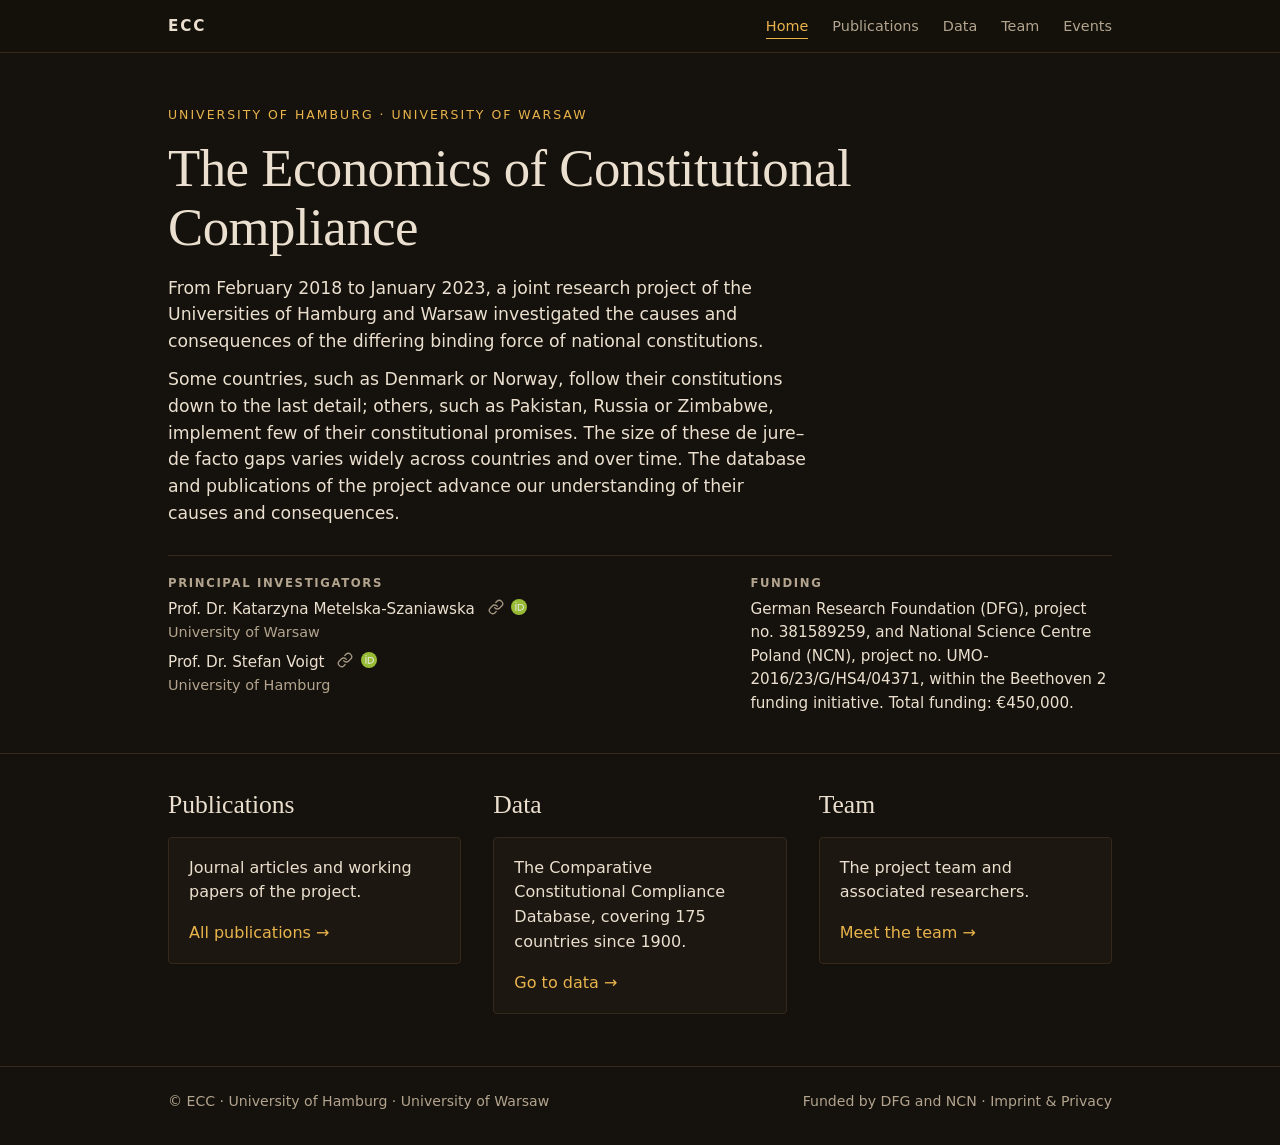
==== index.html @ 9776fd31 "Add project website" ====
<!DOCTYPE html>
<html lang="en">
<head>
<meta charset="utf-8">
<meta name="viewport" content="width=device-width, initial-scale=1">
<title>The Economics of Constitutional Compliance | ECC</title>
<meta name="description" content="ECC: a joint research project of the Universities of Hamburg and Warsaw on the causes and consequences of constitutional compliance, with the Comparative Constitutional Compliance Database.">
<link rel="stylesheet" href="style.css">
</head>
<body>
<a class="skip" href="#main">Skip to content</a>

<nav aria-label="Main">
  <div class="wrap">
    <a class="brand" href="index.html">ECC</a>
    <ul>
      <li><a href="index.html" aria-current="page">Home</a></li>
      <li><a href="publications.html">Publications</a></li>
      <li><a href="data.html">Data</a></li>
      <li><a href="team.html">Team</a></li>
      <li><a href="events.html">Events</a></li>
    </ul>
  </div>
</nav>

<header class="hero">
  <div class="wrap">
    <p class="kicker">University of Hamburg · University of Warsaw</p>
    <h1>The Economics of Constitutional Compliance</h1>
    <p class="lede">From February 2018 to January 2023, a joint research project of the Universities of Hamburg and Warsaw investigated the causes and consequences of the differing binding force of national constitutions.</p>
    <p class="lede" style="margin-top:.7rem">Some countries, such as Denmark or Norway, follow their constitutions down to the last detail; others, such as Pakistan, Russia or Zimbabwe, implement few of their constitutional promises. The size of these de jure–de facto gaps varies widely across countries and over time. The database and publications of the project advance our understanding of their causes and consequences.</p>

    <div class="facts">
      <div>
        <h2>Principal investigators</h2>
        <p class="pi"><span class="nm">Prof. Dr. Katarzyna Metelska-Szaniawska
          <span class="ids">
            <a class="web" href="https://www.wne.uw.edu.pl/en/members/profile/view/71" aria-label="University of Warsaw profile of Katarzyna Metelska-Szaniawska" title="University of Warsaw profile"></a>
            <a class="orcid" href="https://orcid.org/0000-0001-5614-5557" aria-label="ORCID iD of Katarzyna Metelska-Szaniawska" title="ORCID"></a>
            </span></span><br>
          <span class="muted">University of Warsaw</span></p>
        <p class="pi"><span class="nm">Prof. Dr. Stefan Voigt
          <span class="ids">
            <a class="web" href="https://www.jura.uni-hamburg.de/en/die-fakultaet/personenverzeichnis/voigt-stefan.html" aria-label="University of Hamburg profile of Stefan Voigt" title="University of Hamburg profile"></a>
            <a class="orcid" href="https://orcid.org/0000-0001-5564-3669" aria-label="ORCID iD of Stefan Voigt" title="ORCID"></a>
            </span></span><br>
          <span class="muted">University of Hamburg</span></p>
      </div>
      <div>
        <h2>Funding</h2>
        <p>German Research Foundation (DFG), project no. 381589259, and National Science Centre Poland (NCN), project no. UMO-2016/23/G/HS4/04371, within the Beethoven 2 funding initiative. Total funding: €450,000.</p>
      </div>
    </div>
  </div>
</header>

<main id="main">
  <section>
    <div class="wrap three">
      <div>
        <h2 class="section">Publications</h2>
        <div class="card">
          <p>Journal articles and working papers of the project.</p>
          <p><a href="publications.html">All publications →</a></p>
        </div>
      </div>
      <div>
        <h2 class="section">Data</h2>
        <div class="card">
          <p>The Comparative Constitutional Compliance Database, covering 175 countries since 1900.</p>
          <p><a href="data.html">Go to data →</a></p>
        </div>
      </div>
      <div>
        <h2 class="section">Team</h2>
        <div class="card">
          <p>The project team and associated researchers.</p>
          <p><a href="team.html">Meet the team →</a></p>
        </div>
      </div>
    </div>
  </section>
</main>

<footer>
  <div class="wrap">
    <span>© ECC · University of Hamburg · University of Warsaw</span>
    <span>Funded by DFG and NCN · <a href="imprint.html">Imprint &amp; Privacy</a></span>
  </div>
</footer>
</body>
</html>
---- style.css ----
:root {
  --bg: #15110c;
  --surface: #1c1710;
  --line: #35291b;
  --text: #ebe0cf;
  --muted: #b2a48e;
  --accent: #e9b44c;
  --serif: Georgia, "Iowan Old Style", "Palatino Linotype", Palatino, serif;
  --sans: system-ui, -apple-system, "Segoe UI", Roboto, "Helvetica Neue", Arial, sans-serif;
}
* { box-sizing: border-box; }
body {
  margin: 0;
  background: var(--bg);
  color: var(--text);
  font: 1rem/1.55 var(--sans);
  -webkit-font-smoothing: antialiased;
}
a { color: var(--accent); text-decoration: none; border-bottom: 1px solid transparent; }
a:hover, a:focus-visible { border-bottom-color: var(--accent); }
:focus-visible { outline: 2px solid var(--accent); outline-offset: 3px; }
.skip { position: absolute; left: -999px; top: 0; background: var(--accent); color: var(--bg); padding: .5rem 1rem; }
.skip:focus { left: 0; z-index: 10; }
.wrap { max-width: 62rem; margin: 0 auto; padding: 0 1.5rem; }
.muted { color: var(--muted); }

/* Navigation */
nav { position: sticky; top: 0; z-index: 5; background: rgba(21,17,12,.94); backdrop-filter: blur(6px); border-bottom: 1px solid var(--line); }
nav .wrap { display: flex; justify-content: space-between; align-items: center; height: 3.25rem; }
nav .brand { font: 600 .95rem var(--sans); letter-spacing: .12em; color: var(--text); border: 0; }
nav ul { display: flex; gap: 1.5rem; list-style: none; margin: 0; padding: 0; }
nav ul a { color: var(--muted); font-size: .9rem; border: 0; padding: .25rem 0; }
nav ul a:hover { color: var(--text); }
nav ul a[aria-current="page"] { color: var(--accent); border-bottom: 1px solid var(--accent); }

/* Page headers */
header.hero { padding: 3.25rem 0 2rem; }
header.page { padding: 2.5rem 0 1.25rem; }
.kicker { color: var(--accent); font-size: .78rem; letter-spacing: .16em; text-transform: uppercase; margin: 0 0 .9rem; }
h1 { font: 400 clamp(2.1rem, 5vw, 3.3rem)/1.12 var(--serif); margin: 0; letter-spacing: -.01em; }
header.page h1 { font-size: clamp(1.8rem, 3.5vw, 2.4rem); }
.lede { max-width: 40rem; margin: 1.1rem 0 0; font-size: 1.08rem; }

.facts { display: grid; grid-template-columns: 3fr 2fr; gap: 2.5rem; margin-top: 1.75rem; padding-top: 1.25rem; border-top: 1px solid var(--line); }
.facts h2 { font: 600 .73rem var(--sans); letter-spacing: .14em; text-transform: uppercase; color: var(--muted); margin: 0 0 .5rem; }
.facts p { margin: 0 0 .35rem; font-size: .95rem; }

/* Sections */
section { padding: 2.25rem 0; border-top: 1px solid var(--line); }
section.plain { border-top: 0; padding-top: 1rem; }
h2.section { font: 400 1.6rem/1.2 var(--serif); margin: 0 0 1rem; }
h3 { font: 600 .73rem var(--sans); letter-spacing: .14em; text-transform: uppercase; color: var(--muted); margin: 1.5rem 0 .25rem; }
h3:first-child { margin-top: 0; }
.more { display: table; margin-top: .75rem; font-size: .95rem; }
.intro { max-width: 46rem; margin: 0 0 1.25rem; }

/* Publications */
ul.pubs { list-style: none; margin: 0; padding: 0; }
ul.pubs li { padding: .8rem 0; border-bottom: 1px solid var(--line); max-width: 46rem; }
ul.pubs li:last-child { border-bottom: 0; }
ul.pubs .title { font: 400 1.1rem/1.38 var(--serif); }
ul.pubs .meta { color: var(--muted); font-size: .92rem; margin-top: .15rem; }
ul.pubs .meta em { color: var(--text); }
.tag { display: inline-block; margin-left: .4rem; padding: 0 .45rem; border: 1px solid var(--line); border-radius: 3px; font-size: .75rem; letter-spacing: .05em; }

/* Cards, people */
.two { display: grid; grid-template-columns: 1fr 1fr; gap: 2.5rem; }
.card { background: var(--surface); border: 1px solid var(--line); border-radius: 4px; padding: 1.1rem 1.25rem; }
.card > :first-child { margin-top: 0; }
.card > :last-child { margin-bottom: 0; }
.person + .person { margin-top: 1rem; padding-top: 1rem; border-top: 1px solid var(--line); }
.person .name { font: 400 1.15rem var(--serif); margin: 0; white-space: nowrap; }
.stack .card { max-width: 34rem; }
.person .role { color: var(--muted); font-size: .92rem; margin: .1rem 0 0; }
.pi { margin: 0 0 .5rem; font-size: .95rem; }
.pi .muted { font-size: .9rem; }
.pi .nm { white-space: nowrap; }

/* Link and ORCID icons */
.ids { display: inline-flex; gap: .45rem; margin-left: .5rem; vertical-align: -.1em; }
.ids a { display: inline-block; width: 1rem; height: 1rem; border: 0; opacity: .9; }
.ids a:hover, .ids a:focus-visible { opacity: 1; }
.ids .web {
  background: var(--muted);
  -webkit-mask: var(--ico-link) center / contain no-repeat;
  mask: var(--ico-link) center / contain no-repeat;
}
.ids .web:hover, .ids .web:focus-visible { background: var(--accent); }
.ids .orcid { background: var(--ico-orcid) center / contain no-repeat; }
:root {
  --ico-link: url("data:image/svg+xml,%3Csvg xmlns='http://www.w3.org/2000/svg' viewBox='0 0 24 24' fill='none' stroke='black' stroke-width='2' stroke-linecap='round' stroke-linejoin='round'%3E%3Cpath d='M10 13a5 5 0 0 0 7.54.54l3-3a5 5 0 0 0-7.07-7.07l-1.72 1.71'/%3E%3Cpath d='M14 11a5 5 0 0 0-7.54-.54l-3 3a5 5 0 0 0 7.07 7.07l1.71-1.71'/%3E%3C/svg%3E");
  --ico-orcid: url("data:image/svg+xml,%3Csvg xmlns='http://www.w3.org/2000/svg' viewBox='0 0 256 256'%3E%3Ccircle cx='128' cy='128' r='128' fill='%23A6CE39'/%3E%3Cg fill='%23fff'%3E%3Cpath d='M86.3 186.2H70.9V79.1h15.4v48.4z'/%3E%3Cpath d='M108.9 79.1h41.6c39.6 0 57 28.3 57 53.6 0 27.5-21.5 53.6-56.8 53.6h-41.8zm15.4 93.3h24.5c34.9 0 42.9-26.5 42.9-39.7 0-21.5-13.7-39.7-43.7-39.7h-23.7z'/%3E%3Ccircle cx='78.6' cy='56.8' r='10.1'/%3E%3C/g%3E%3C/svg%3E");
}

/* Events */
ul.events { list-style: none; margin: 0; padding: 0; max-width: 46rem; }
ul.events li { display: grid; grid-template-columns: 10.5rem 1fr; gap: 1rem; padding: .65rem 0; border-bottom: 1px solid var(--line); font-size: .95rem; }
ul.events li:last-child { border-bottom: 0; }
ul.events .when { color: var(--muted); }
ul.events .what { display: block; }
ul.events .where { display: block; color: var(--muted); font-size: .9rem; }

/* Event details */
ul.events .detail { display: block; margin-top: .6rem; }
ul.events .detail p { margin: .35rem 0 0; font-size: .9rem; color: var(--muted); }
img.poster { display: block; width: 100%; max-width: 30rem; height: auto; margin-top: .6rem; border: 1px solid var(--line); border-radius: 4px; }

/* Buttons */
.btn { display: inline-block; padding: .45rem 1rem; border: 1px solid var(--accent); border-radius: 3px; font-size: .95rem; }
.btn:hover, .btn:focus-visible { background: var(--accent); color: var(--bg); }
span.tag { color: var(--muted); }
.three { display: grid; grid-template-columns: repeat(3, 1fr); gap: 2rem; }

/* Legal text */
.legal { max-width: 46rem; }
.legal h2 { font: 400 1.3rem var(--serif); margin: 1.75rem 0 .4rem; }
.legal h2:first-child { margin-top: 0; }
.legal p { margin: 0 0 .75rem; }

footer { border-top: 1px solid var(--line); padding: 1.5rem 0 2rem; color: var(--muted); font-size: .88rem; margin-top: 1rem; }
footer .wrap { display: flex; justify-content: space-between; gap: 1rem 1.5rem; flex-wrap: wrap; }
footer a { color: var(--muted); }
footer a:hover { color: var(--accent); }

@media (max-width: 760px) {
  nav ul { gap: .9rem; }
  nav .brand { display: none; }
  header.hero { padding-top: 2.25rem; }
  .facts, .two, .three { grid-template-columns: 1fr; gap: 1.5rem; }
  .pi .nm, .person .name { white-space: normal; }
  ul.events li { grid-template-columns: 1fr; gap: 0; }
}

/* Event programs */
details.program { margin-top: .7rem; }
details.program summary { cursor: pointer; color: var(--accent); font-size: .92rem; }
details.program h4 { font: 600 .73rem var(--sans); letter-spacing: .14em; text-transform: uppercase; color: var(--muted); margin: 1.1rem 0 .35rem; }
details.program dl { display: grid; grid-template-columns: 6.75rem 1fr; gap: .4rem 1rem; margin: 0; font-size: .9rem; }
details.program dt { color: var(--muted); }
details.program dd { margin: 0; }
details.program em { color: var(--text); }
@media (max-width: 760px) {
  details.program dl { grid-template-columns: 1fr; gap: 0; }
  details.program dd { margin-bottom: .5rem; }
}
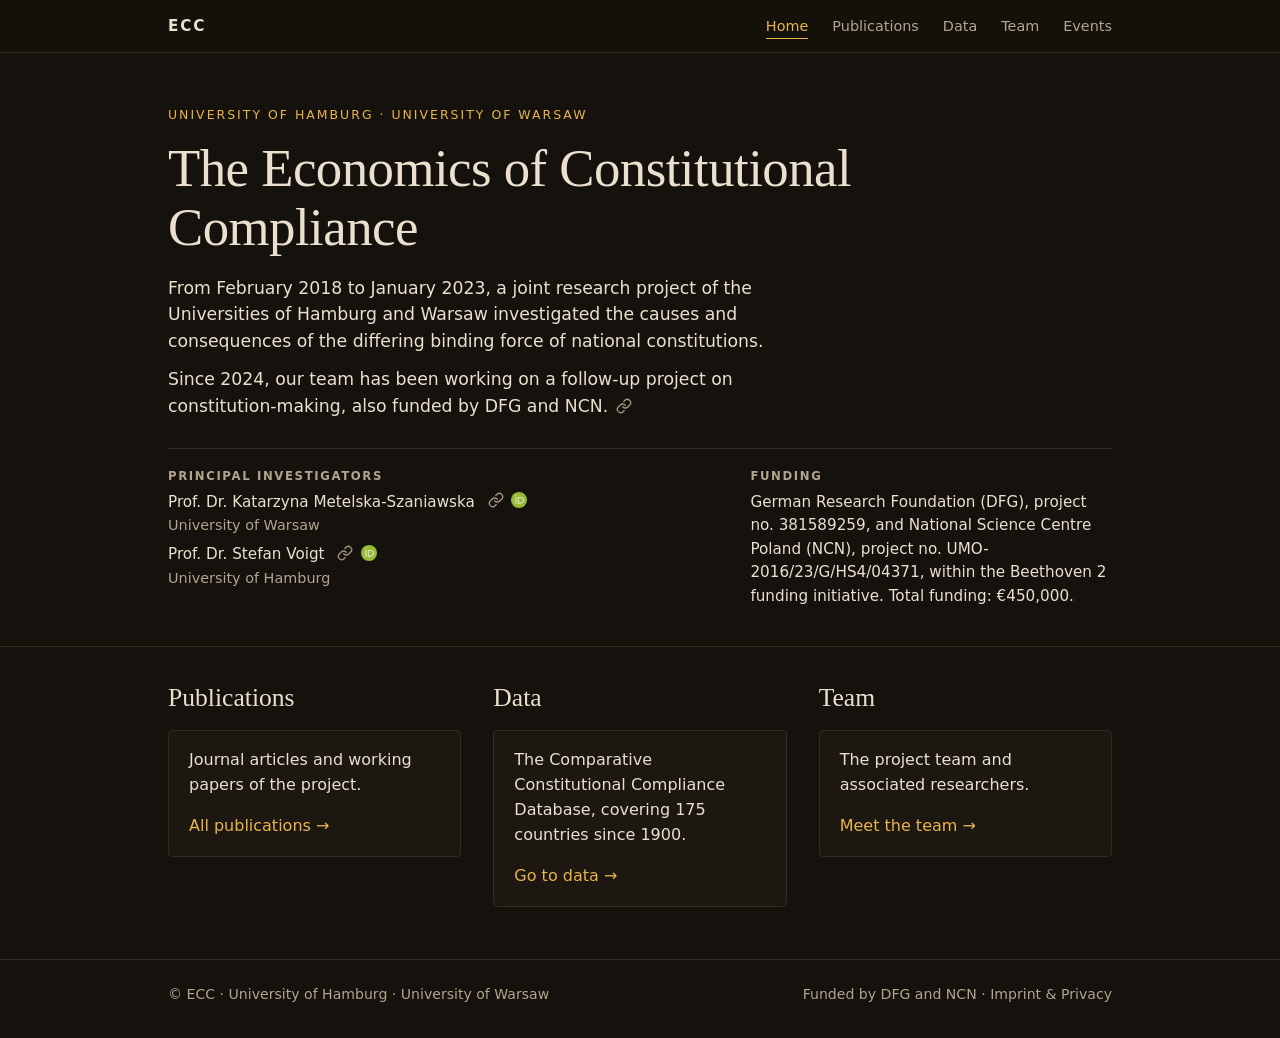
==== commit f8f99775: "Replace start page text with note on follow-up project" ====
--- a/index.html
+++ b/index.html
@@ -28,7 +28,7 @@
     <p class="kicker">University of Hamburg · University of Warsaw</p>
     <h1>The Economics of Constitutional Compliance</h1>
     <p class="lede">From February 2018 to January 2023, a joint research project of the Universities of Hamburg and Warsaw investigated the causes and consequences of the differing binding force of national constitutions.</p>
-    <p class="lede" style="margin-top:.7rem">Some countries, such as Denmark or Norway, follow their constitutions down to the last detail; others, such as Pakistan, Russia or Zimbabwe, implement few of their constitutional promises. The size of these de jure–de facto gaps varies widely across countries and over time. The database and publications of the project advance our understanding of their causes and consequences.</p>
+    <p class="lede" style="margin-top:.7rem">Since 2024, our team has been working on a follow-up project on constitution-making, also funded by DFG and NCN.<span class="ids"><a class="web" href="https://jerggutmann.github.io/conmaking/" aria-label="Website of the follow-up project Does Constitution-Making Matter?" title="Project website: Does Constitution-Making Matter?"></a></span></p>
 
     <div class="facts">
       <div>
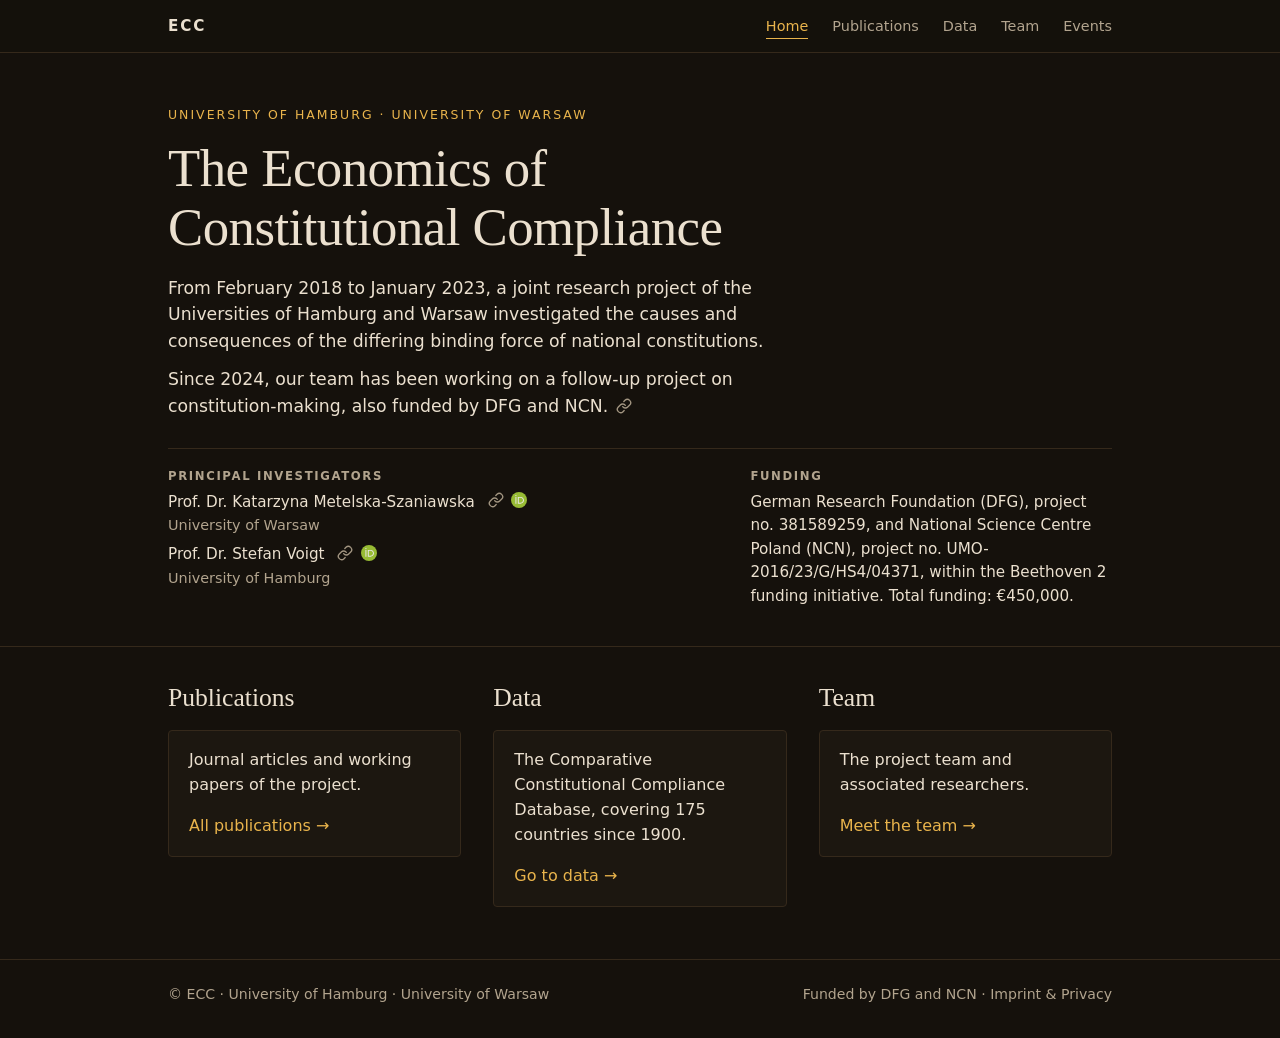
==== commit b8862c8c: "Update data and publications pages, balance title line break" ====
--- a/index.html
+++ b/index.html
@@ -26,7 +26,7 @@
 <header class="hero">
   <div class="wrap">
     <p class="kicker">University of Hamburg · University of Warsaw</p>
-    <h1>The Economics of Constitutional Compliance</h1>
+    <h1>The Economics of <span class="nb">Constitutional Compliance</span></h1>
     <p class="lede">From February 2018 to January 2023, a joint research project of the Universities of Hamburg and Warsaw investigated the causes and consequences of the differing binding force of national constitutions.</p>
     <p class="lede" style="margin-top:.7rem">Since 2024, our team has been working on a follow-up project on constitution-making, also funded by DFG and NCN.<span class="ids"><a class="web" href="https://jerggutmann.github.io/conmaking/" aria-label="Website of the follow-up project Does Constitution-Making Matter?" title="Project website: Does Constitution-Making Matter?"></a></span></p>
 
--- a/style.css
+++ b/style.css
@@ -143,3 +143,5 @@
   details.program dl { grid-template-columns: 1fr; gap: 0; }
   details.program dd { margin-bottom: .5rem; }
 }
+
+@media (min-width:600px){.nb{white-space:nowrap}}
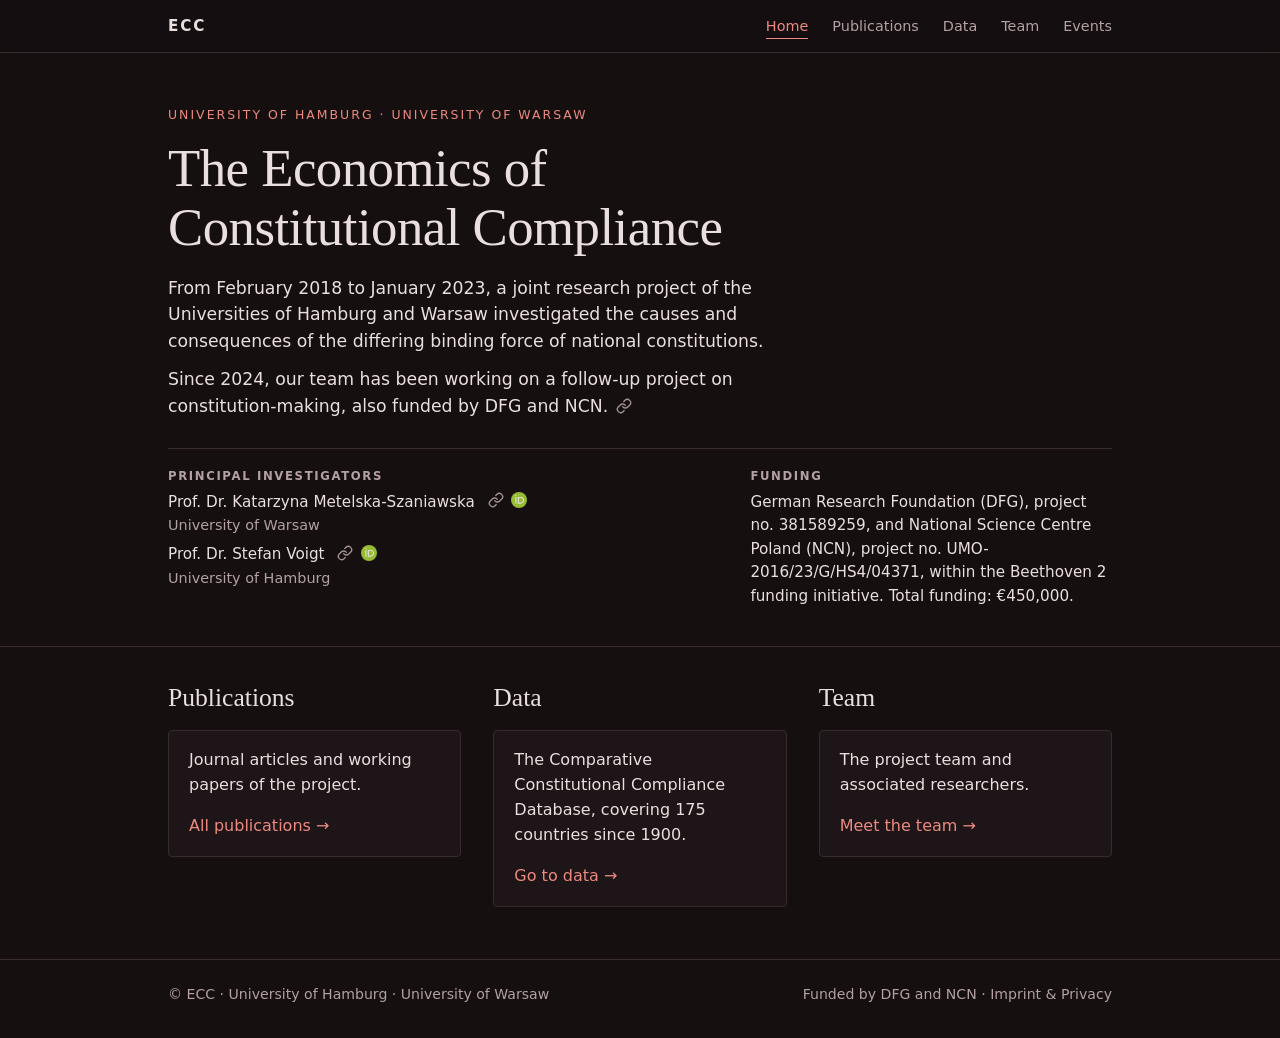
==== commit a5a37e10: "Add favicon and touch icon" ====
--- a/index.html
+++ b/index.html
@@ -3,6 +3,8 @@
 <head>
 <meta charset="utf-8">
 <meta name="viewport" content="width=device-width, initial-scale=1">
+<link rel="icon" href="favicon.svg" type="image/svg+xml">
+<link rel="apple-touch-icon" href="apple-touch-icon.png">
 <title>The Economics of Constitutional Compliance | ECC</title>
 <meta name="description" content="ECC: a joint research project of the Universities of Hamburg and Warsaw on the causes and consequences of constitutional compliance, with the Comparative Constitutional Compliance Database.">
 <link rel="stylesheet" href="style.css">
--- a/style.css
+++ b/style.css
@@ -1,10 +1,10 @@
 :root {
-  --bg: #15110c;
-  --surface: #1c1710;
-  --line: #35291b;
-  --text: #ebe0cf;
-  --muted: #b2a48e;
-  --accent: #e9b44c;
+  --bg: #150f10;
+  --surface: #1d1517;
+  --line: #382a2d;
+  --text: #eadfde;
+  --muted: #b3a0a3;
+  --accent: #ec8a80;
   --serif: Georgia, "Iowan Old Style", "Palatino Linotype", Palatino, serif;
   --sans: system-ui, -apple-system, "Segoe UI", Roboto, "Helvetica Neue", Arial, sans-serif;
 }
@@ -25,7 +25,7 @@
 .muted { color: var(--muted); }
 
 /* Navigation */
-nav { position: sticky; top: 0; z-index: 5; background: rgba(21,17,12,.94); backdrop-filter: blur(6px); border-bottom: 1px solid var(--line); }
+nav { position: sticky; top: 0; z-index: 5; background: rgba(21,15,16,.94); backdrop-filter: blur(6px); border-bottom: 1px solid var(--line); }
 nav .wrap { display: flex; justify-content: space-between; align-items: center; height: 3.25rem; }
 nav .brand { font: 600 .95rem var(--sans); letter-spacing: .12em; color: var(--text); border: 0; }
 nav ul { display: flex; gap: 1.5rem; list-style: none; margin: 0; padding: 0; }
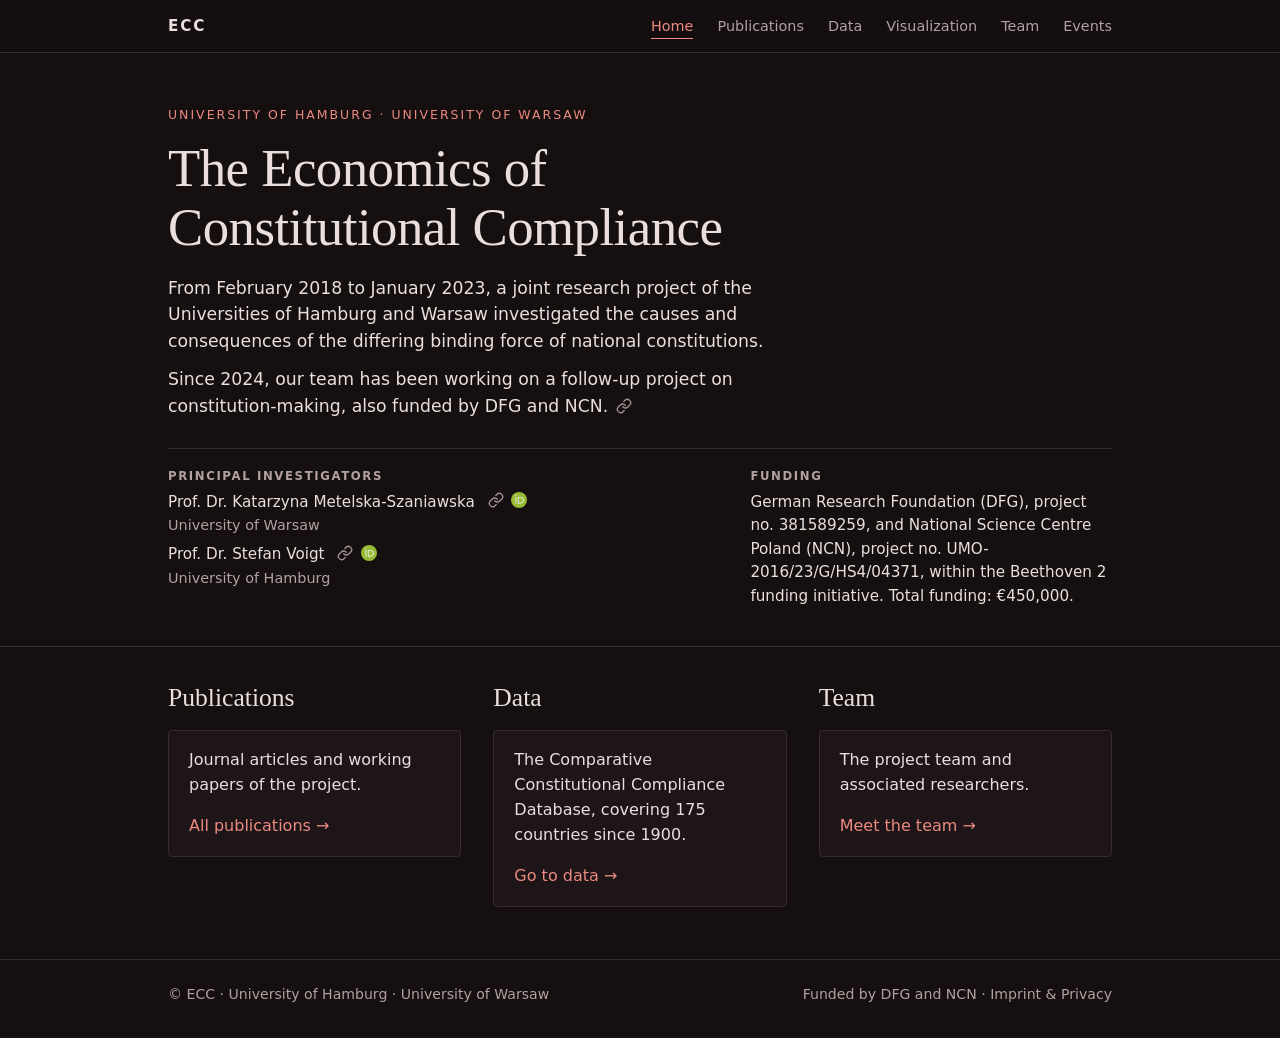
==== commit 11d4b88f: "Add data visualization page with map and time trends" ====
--- a/index.html
+++ b/index.html
@@ -19,6 +19,7 @@
       <li><a href="index.html" aria-current="page">Home</a></li>
       <li><a href="publications.html">Publications</a></li>
       <li><a href="data.html">Data</a></li>
+      <li><a href="visualization.html">Visualization</a></li>
       <li><a href="team.html">Team</a></li>
       <li><a href="events.html">Events</a></li>
     </ul>
--- a/style.css
+++ b/style.css
@@ -145,3 +145,25 @@
 }
 
 @media (min-width:600px){.nb{white-space:nowrap}}
+
+:root { --nodata: #302729; }
+.viz-bar { display: flex; flex-wrap: wrap; gap: .75rem 1.25rem; align-items: center; margin: 1.25rem 0 .75rem; }
+.viz-bar label { font-size: .9rem; color: var(--muted); display: inline-flex; align-items: center; gap: .5rem; }
+.viz-bar select { background: var(--surface); color: var(--text); border: 1px solid var(--line); border-radius: 3px; padding: .35rem .5rem; font: inherit; font-size: .9rem; max-width: 100%; }
+.viz-bar input[type=range] { accent-color: var(--accent); width: 11rem; }
+.viz-bar output { color: var(--text); min-width: 2.5rem; font-variant-numeric: tabular-nums; }
+.viz-grp { display: inline-flex; gap: .75rem; align-items: center; flex-wrap: wrap; }
+.viz-grp[hidden], .viz-chips[hidden], .viz-tip[hidden] { display: none; }
+.btn.small { font: inherit; font-size: .9rem; padding: .35rem .8rem; background: none; color: var(--accent); cursor: pointer; }
+.btn.small:hover, .btn.small:focus-visible { background: var(--accent); color: var(--bg); }
+.seg { display: inline-flex; border: 1px solid var(--line); border-radius: 3px; overflow: hidden; }
+.seg button { background: none; color: var(--muted); border: 0; padding: .35rem .9rem; font: inherit; font-size: .9rem; cursor: pointer; }
+.seg button[aria-pressed="true"] { background: var(--accent); color: var(--bg); }
+.viz-chips { display: flex; flex-wrap: wrap; gap: .5rem; margin: 0 0 .25rem; }
+.chip { display: inline-flex; align-items: center; gap: .45rem; background: var(--surface); color: var(--text); border: 1px solid var(--line); border-radius: 999px; padding: .2rem .7rem; font: inherit; font-size: .85rem; cursor: pointer; }
+.chip i, .viz-tip i { display: inline-block; width: .65rem; height: .65rem; border-radius: 50%; margin-right: .35rem; }
+.viz-wrap { position: relative; border: 1px solid var(--line); border-radius: 4px; background: var(--bg); }
+.viz-wrap canvas { display: block; width: 100%; }
+.viz-tip { position: absolute; pointer-events: none; background: var(--surface); border: 1px solid var(--line); border-radius: 3px; padding: .4rem .6rem; font-size: .85rem; line-height: 1.45; z-index: 2; white-space: nowrap; }
+@media (max-width: 430px) { nav ul { gap: .65rem; } nav ul a { font-size: .82rem; } }
+.version { margin: 1rem 0 0; color: var(--accent); font-size: .95rem; }
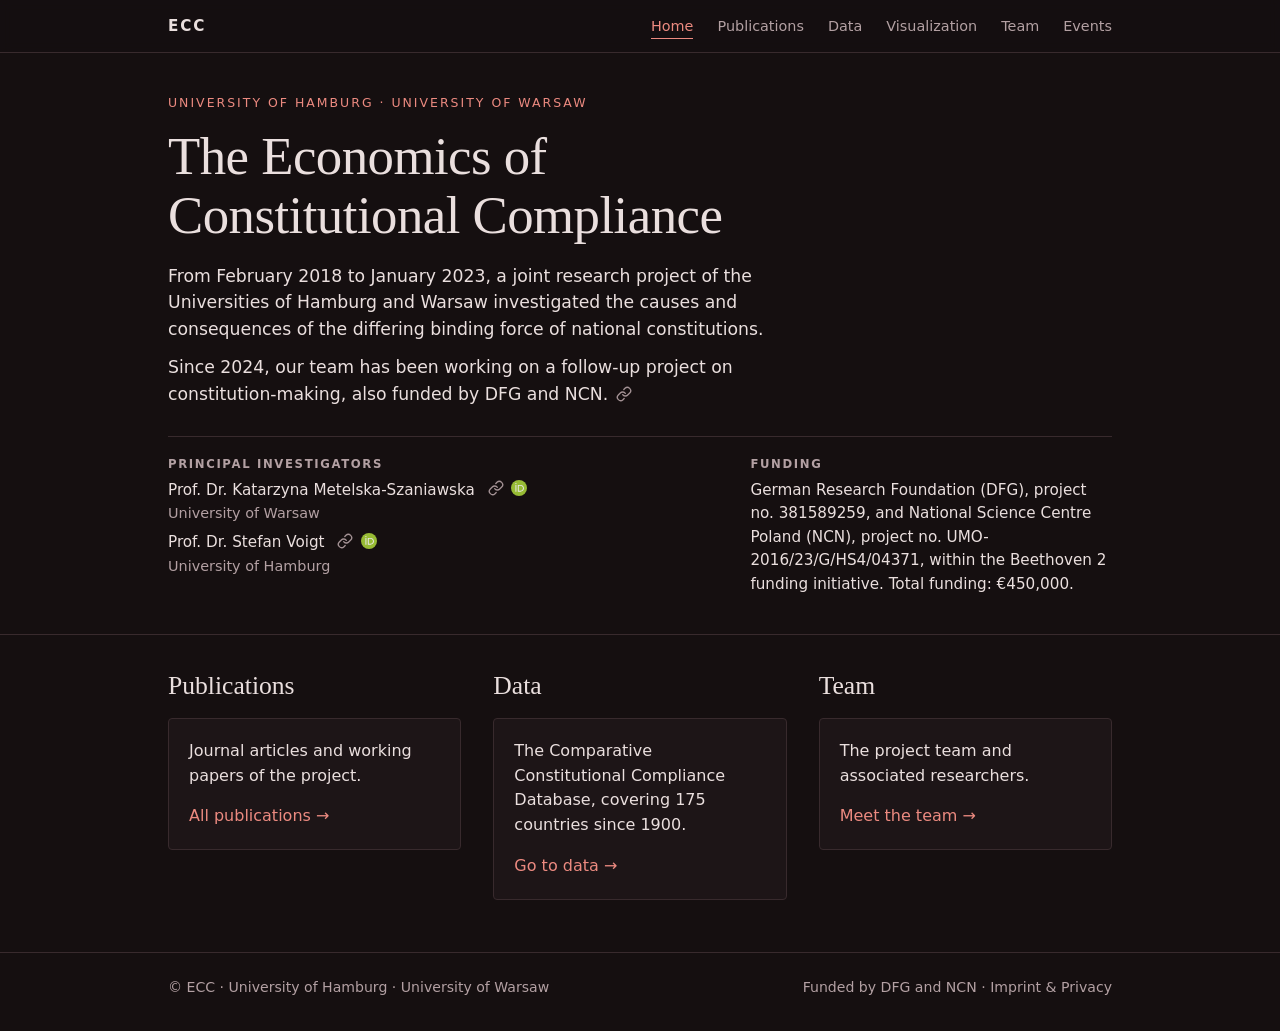
==== commit a443ecff: "Rename conmaking project to The Economics of Constitution-Making" ====
--- a/index.html
+++ b/index.html
@@ -8,6 +8,20 @@
 <title>The Economics of Constitutional Compliance | ECC</title>
 <meta name="description" content="ECC: a joint research project of the Universities of Hamburg and Warsaw on the causes and consequences of constitutional compliance, with the Comparative Constitutional Compliance Database.">
 <link rel="stylesheet" href="style.css">
+<!-- seo -->
+<link rel="canonical" href="https://jerggutmann.github.io/conpliance/">
+<meta property="og:type" content="website">
+<meta property="og:site_name" content="The Economics of Constitutional Compliance">
+<meta property="og:title" content="The Economics of Constitutional Compliance | ECC">
+<meta property="og:description" content="ECC: a joint research project of the Universities of Hamburg and Warsaw on the causes and consequences of constitutional compliance, with the Comparative Constitutional Compliance Database.">
+<meta property="og:url" content="https://jerggutmann.github.io/conpliance/">
+<meta property="og:image" content="https://jerggutmann.github.io/conpliance/og-image.png">
+<meta property="og:image:width" content="1200">
+<meta property="og:image:height" content="630">
+<meta property="og:image:alt" content="The Economics of Constitutional Compliance">
+<meta name="twitter:card" content="summary_large_image">
+<script type="application/ld+json">{"@context":"https://schema.org","@graph":[{"@type":"WebSite","name":"The Economics of Constitutional Compliance","url":"https://jerggutmann.github.io/conpliance/","inLanguage":"en"},{"@type":"ResearchProject","@id":"https://jerggutmann.github.io/conpliance/#project","name":"The Economics of Constitutional Compliance","url":"https://jerggutmann.github.io/conpliance/","description":"ECC: a joint research project of the Universities of Hamburg and Warsaw on the causes and consequences of constitutional compliance, with the Comparative Constitutional Compliance Database.","startDate":"2018-02","member":[{"@type":"Person","name":"Katarzyna Metelska-Szaniawska","affiliation":{"@type":"CollegeOrUniversity","name":"University of Warsaw"},"sameAs":["https://orcid.org/0000-0001-5614-5557","https://www.wne.uw.edu.pl/en/members/profile/view/71"]},{"@type":"Person","name":"Stefan Voigt","affiliation":{"@type":"CollegeOrUniversity","name":"University of Hamburg"},"sameAs":["https://orcid.org/0000-0001-5564-3669","https://www.jura.uni-hamburg.de/en/die-fakultaet/personenverzeichnis/voigt-stefan.html"]}],"funding":[{"@type":"Grant","identifier":"381589259","funder":{"@type":"Organization","name":"German Research Foundation (DFG)","url":"https://www.dfg.de"}},{"@type":"Grant","identifier":"UMO-2016/23/G/HS4/04371","funder":{"@type":"Organization","name":"National Science Centre Poland (NCN)","url":"https://www.ncn.gov.pl"}}],"endDate":"2023-01"}]}</script>
+<!-- /seo -->
 </head>
 <body>
 <a class="skip" href="#main">Skip to content</a>
@@ -31,7 +45,7 @@
     <p class="kicker">University of Hamburg · University of Warsaw</p>
     <h1>The Economics of <span class="nb">Constitutional Compliance</span></h1>
     <p class="lede">From February 2018 to January 2023, a joint research project of the Universities of Hamburg and Warsaw investigated the causes and consequences of the differing binding force of national constitutions.</p>
-    <p class="lede" style="margin-top:.7rem">Since 2024, our team has been working on a follow-up project on constitution-making, also funded by DFG and NCN.<span class="ids"><a class="web" href="https://jerggutmann.github.io/conmaking/" aria-label="Website of the follow-up project Does Constitution-Making Matter?" title="Project website: Does Constitution-Making Matter?"></a></span></p>
+    <p class="lede" style="margin-top:.7rem">Since 2024, our team has been working on a follow-up project on constitution-making, also funded by DFG and NCN.<span class="ids"><a class="web" href="https://jerggutmann.github.io/conmaking/" aria-label="Website of the follow-up project The Economics of Constitution-Making" title="Project website: The Economics of Constitution-Making"></a></span></p>
 
     <div class="facts">
       <div>
--- a/style.css
+++ b/style.css
@@ -167,3 +167,30 @@
 .viz-tip { position: absolute; pointer-events: none; background: var(--surface); border: 1px solid var(--line); border-radius: 3px; padding: .4rem .6rem; font-size: .85rem; line-height: 1.45; z-index: 2; white-space: nowrap; }
 @media (max-width: 430px) { nav ul { gap: .65rem; } nav ul a { font-size: .82rem; } }
 .version { margin: 1rem 0 0; color: var(--accent); font-size: .95rem; }
+.chk { display: inline-flex; align-items: center; gap: .5rem; font-size: .9rem; color: var(--muted); cursor: pointer; }
+.chk input { accent-color: var(--accent); }
+.chks { display: flex; flex-wrap: wrap; gap: .5rem 1.75rem; }
+.viz-wrap.print { background: #fff; border-color: #d9d9d9; }
+details.program.ind { margin-top: 2rem; }
+details.program.ind dl { grid-template-columns: 11rem 1fr; }
+details.program.ind p.small { font-size: .9rem; margin: .4rem 0; }
+@media (max-width: 600px) { details.program.ind dl { grid-template-columns: 1fr; } details.program.ind dt { margin-top: .4rem; } }
+
+/* Uniform sizes across pages */
+:root { --measure: 46rem; --ctl-h: 2.5rem; --ctl-fs: .95rem; --pad: 1.25rem; }
+header.hero, header.page { padding-top: 2.5rem; }
+.intro, .card { max-width: var(--measure); }
+section .wrap > :first-child, .card > :first-child, .legal > :first-child { margin-top: 0; }
+.card { padding: var(--pad); }
+.legal h2 { font: 400 1.6rem/1.2 var(--serif); margin: 2.25rem 0 1rem; }
+
+.btn, .btn.small, .seg, .viz-bar select { box-sizing: border-box; height: var(--ctl-h); font-size: var(--ctl-fs); line-height: 1; border-radius: 3px; }
+.btn, .btn.small { display: inline-flex; align-items: center; justify-content: center; padding: 0 1.1rem; font-family: var(--sans); }
+.seg button { height: 100%; padding: 0 1.1rem; font-size: var(--ctl-fs); }
+.viz-bar select { padding: 0 .6rem; }
+.viz-bar label { font-size: var(--ctl-fs); }
+.btns { display: flex; flex-wrap: wrap; gap: .75rem; margin: 1rem 0; }
+.viz-bar { margin: 1.25rem 0 .75rem; }
+.viz-chips { margin: 0 0 .75rem; }
+h3.sub { margin-top: 1.75rem; }
+.chks { margin: .75rem 0 0; }
